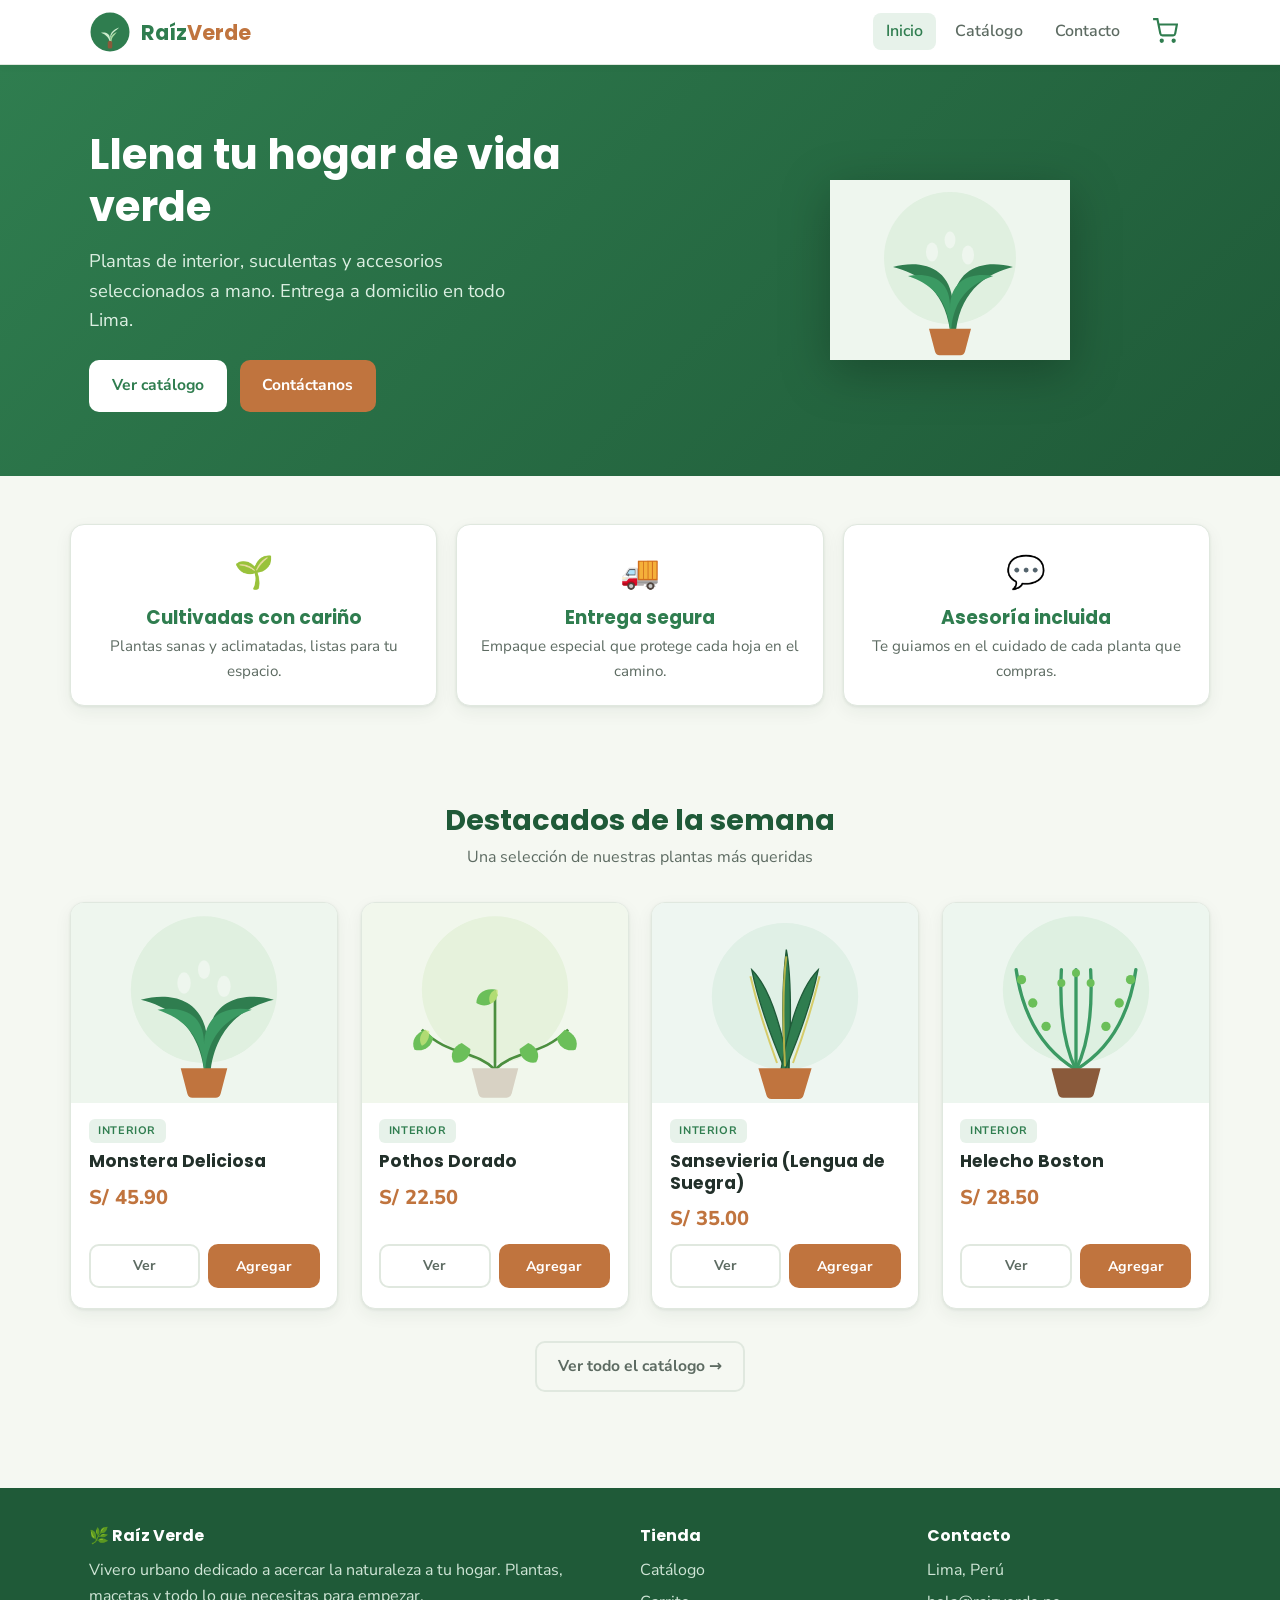
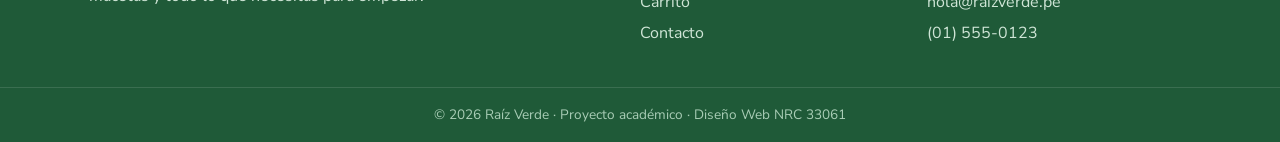
==== index.html @ 96650bcc "Proyecto final" ====
<!DOCTYPE html>
<html lang="es">
<head>
  <meta charset="UTF-8">
  <meta name="viewport" content="width=device-width, initial-scale=1.0">
  <meta name="description" content="Raíz Verde · Vivero urbano. Plantas de interior, suculentas y accesorios con entrega a domicilio.">
  <title>Raíz Verde · Vivero Urbano</title>
  <link rel="icon" type="image/svg+xml" href="img/logo.svg">
  <!-- Google Fonts (único CDN permitido por la consigna) -->
  <link rel="preconnect" href="https://fonts.googleapis.com">
  <link href="https://fonts.googleapis.com/css2?family=Poppins:wght@600;700&family=Nunito+Sans:wght@400;600;700&display=swap" rel="stylesheet">
  <link rel="stylesheet" href="css/estilos.css">
</head>
<body>

  <!-- ENCABEZADO + NAVEGACIÓN -->
  <header class="cabecera">
    <div class="cabecera__barra">
      <a class="marca" href="index.html">
        <img class="marca__logo" src="img/logo.svg" alt="Logo de Raíz Verde">
        <span class="marca__nombre">Raíz<span>Verde</span></span>
      </a>
      <nav aria-label="Navegación principal">
        <ul class="menu">
          <li><a class="activo" href="index.html">Inicio</a></li>
          <li><a href="pages/catalogo.html">Catálogo</a></li>
          <li><a href="pages/contacto.html">Contacto</a></li>
          <li>
            <a class="carrito-icono" href="pages/carrito.html" aria-label="Ver carrito">
              <svg class="carrito-icono__svg" viewBox="0 0 24 24" aria-hidden="true">
                <circle cx="9" cy="21" r="1"></circle><circle cx="20" cy="21" r="1"></circle>
                <path d="M1 1h4l2.7 13.4a2 2 0 0 0 2 1.6h9.7a2 2 0 0 0 2-1.6L23 6H6"></path>
              </svg>
              <span class="carrito-icono__badge oculto" id="contador-carrito">0</span>
            </a>
          </li>
        </ul>
      </nav>
    </div>
  </header>

  <main>
    <!-- BANNER PRINCIPAL con animación CSS -->
    <section class="banner">
      <div class="banner__contenido">
        <div class="banner__texto">
          <h1>Llena tu hogar de vida verde</h1>
          <p>Plantas de interior, suculentas y accesorios seleccionados a mano. Entrega a domicilio en todo Lima.</p>
          <div class="banner__botones">
            <a class="btn btn--claro" href="pages/catalogo.html">Ver catálogo</a>
            <a class="btn btn--primario" href="pages/contacto.html">Contáctanos</a>
          </div>
        </div>
        <div class="banner__arte">
          <img class="banner__hoja" src="img/monstera.svg" alt="Ilustración de una planta Monstera">
        </div>
      </div>
    </section>

    <!-- PROPUESTA DE VALOR -->
    <section class="seccion contenedor">
      <div class="valores">
        <div class="valor">
          <div class="valor__icono" aria-hidden="true">🌱</div>
          <h3>Cultivadas con cariño</h3>
          <p>Plantas sanas y aclimatadas, listas para tu espacio.</p>
        </div>
        <div class="valor">
          <div class="valor__icono" aria-hidden="true">🚚</div>
          <h3>Entrega segura</h3>
          <p>Empaque especial que protege cada hoja en el camino.</p>
        </div>
        <div class="valor">
          <div class="valor__icono" aria-hidden="true">💬</div>
          <h3>Asesoría incluida</h3>
          <p>Te guiamos en el cuidado de cada planta que compras.</p>
        </div>
      </div>
    </section>

    <!-- PRODUCTOS DESTACADOS (generados con JavaScript) -->
    <section class="seccion contenedor">
      <h2 class="seccion__titulo">Destacados de la semana</h2>
      <p class="seccion__bajada">Una selección de nuestras plantas más queridas</p>
      <div class="grid-productos" id="destacados">
        <!-- Las tarjetas se inyectan desde inicio.js -->
      </div>
      <p style="text-align:center; margin-top:2rem">
        <a class="btn btn--borde" href="pages/catalogo.html">Ver todo el catálogo →</a>
      </p>
    </section>
  </main>

  <!-- PIE -->
  <footer class="pie">
    <div class="pie__contenido">
      <div>
        <h4>🌿 Raíz Verde</h4>
        <p>Vivero urbano dedicado a acercar la naturaleza a tu hogar. Plantas, macetas y todo lo que necesitas para empezar.</p>
      </div>
      <div>
        <h4>Tienda</h4>
        <ul>
          <li><a href="pages/catalogo.html">Catálogo</a></li>
          <li><a href="pages/carrito.html">Carrito</a></li>
          <li><a href="pages/contacto.html">Contacto</a></li>
        </ul>
      </div>
      <div>
        <h4>Contacto</h4>
        <ul>
          <li>Lima, Perú</li>
          <li>hola@raizverde.pe</li>
          <li>(01) 555-0123</li>
        </ul>
      </div>
    </div>
    <p class="pie__copy">© 2026 Raíz Verde · Proyecto académico · Diseño Web NRC 33061</p>
  </footer>

  <!-- Scripts (orden: datos → utilidades → carrito → lógica de página) -->
  <script src="js/productos.js"></script>
  <script src="js/utiles.js"></script>
  <script src="js/carrito.js"></script>
  <script src="js/inicio.js"></script>
</body>
</html>
---- css/estilos.css ----
/* ============================================================
   Raíz Verde · Vivero Urbano
   estilos.css — Hoja de estilos única para todo el sitio.
   Identidad visual propia: verdes naturales + terracota.
   ============================================================ */

/* --- Variables CSS: paleta, tipografías y medidas --- */
:root {
  --color-primary:    #2f7d4f;   /* verde hoja (marca) */
  --color-primary-osc:#1f5a38;
  --color-secondary:  #c0743e;   /* terracota (maceta) */
  --color-acento:     #8e6fc4;   /* lavanda, para datos */
  --color-fondo:      #f5f8f2;
  --color-superficie: #ffffff;
  --color-texto:      #22302a;
  --color-texto-suave:#5d6b62;
  --color-borde:      #e0e8df;
  --color-error:      #c0392b;
  --color-ok:         #1e7d44;

  --fuente-titulo: "Poppins", "Segoe UI", system-ui, sans-serif;
  --fuente-texto:  "Nunito Sans", "Segoe UI", system-ui, sans-serif;

  --radio: 14px;
  --sombra: 0 1px 3px rgba(20, 50, 30, 0.08), 0 6px 18px rgba(20, 50, 30, 0.06);
  --ancho-max: 1140px;
}

/* --- Reset básico --- */
* { box-sizing: border-box; margin: 0; padding: 0; }

body {
  font-family: var(--fuente-texto);
  background: var(--color-fondo);
  color: var(--color-texto);
  line-height: 1.6;
}

h1, h2, h3 { font-family: var(--fuente-titulo); line-height: 1.25; }

img { max-width: 100%; display: block; }

a { color: inherit; text-decoration: none; }

.contenedor { max-width: var(--ancho-max); margin: 0 auto; padding: 0 1.2rem; }

/* ============================================================
   CABECERA + NAVEGACIÓN (semántica: header > nav)
   ============================================================ */
.cabecera {
  position: sticky;
  top: 0;
  z-index: 50;
  background: var(--color-superficie);
  border-bottom: 1px solid var(--color-borde);
  box-shadow: 0 2px 8px rgba(20, 50, 30, 0.04);
}
.cabecera__barra {
  display: flex;
  align-items: center;
  justify-content: space-between;
  gap: 1rem;
  padding: 0.7rem 1.2rem;
  max-width: var(--ancho-max);
  margin: 0 auto;
}
.marca { display: flex; align-items: center; gap: 0.6rem; }
.marca__logo { width: 42px; height: 42px; }
.marca__nombre { font-family: var(--fuente-titulo); font-weight: 700; font-size: 1.3rem; color: var(--color-primary); }
.marca__nombre span { color: var(--color-secondary); }

.menu { display: flex; align-items: center; gap: 0.4rem; list-style: none; }
.menu a {
  padding: 0.45rem 0.8rem;
  border-radius: 8px;
  font-weight: 600;
  color: var(--color-texto-suave);
  transition: background 0.2s, color 0.2s;
}
.menu a:hover { background: var(--color-fondo); color: var(--color-primary); }
.menu a.activo { color: var(--color-primary); background: #e7f2ea; }

/* Ícono del carrito con contador (badge) */
.carrito-icono { position: relative; display: inline-flex; align-items: center; padding: 0.45rem 0.7rem; border-radius: 8px; transition: background 0.2s; }
.carrito-icono:hover { background: var(--color-fondo); }
.carrito-icono__svg { width: 26px; height: 26px; fill: none; stroke: var(--color-primary); stroke-width: 2; }
.carrito-icono__badge {
  position: absolute;
  top: -2px; right: -2px;
  min-width: 20px; height: 20px;
  padding: 0 5px;
  background: var(--color-secondary);
  color: #fff;
  border-radius: 999px;
  font-size: 0.72rem;
  font-weight: 700;
  display: flex; align-items: center; justify-content: center;
  animation: aparecer-badge 0.25s ease;
}
.oculto { display: none !important; }

@keyframes aparecer-badge {
  from { transform: scale(0); }
  to   { transform: scale(1); }
}

/* ============================================================
   BANNER (Home) con animación CSS
   ============================================================ */
.banner {
  position: relative;
  overflow: hidden;
  background: linear-gradient(135deg, var(--color-primary) 0%, var(--color-primary-osc) 100%);
  color: #fff;
}
.banner__contenido {
  max-width: var(--ancho-max);
  margin: 0 auto;
  padding: 4rem 1.2rem;
  display: grid;
  grid-template-columns: 1.1fr 0.9fr;
  gap: 2rem;
  align-items: center;
}
.banner__texto h1 { font-size: 2.6rem; margin-bottom: 0.8rem; animation: subir 0.8s ease both; }
.banner__texto p { font-size: 1.15rem; color: #dcefe2; max-width: 460px; margin-bottom: 1.6rem; animation: subir 0.8s ease 0.15s both; }
.banner__botones { display: flex; gap: 0.8rem; flex-wrap: wrap; animation: subir 0.8s ease 0.3s both; }

/* Hoja decorativa que flota en el banner */
.banner__arte { display: flex; justify-content: center; }
.banner__hoja {
  width: 240px; height: 240px;
  animation: flotar 5s ease-in-out infinite;
  filter: drop-shadow(0 12px 24px rgba(0,0,0,0.25));
}

@keyframes subir {
  from { opacity: 0; transform: translateY(24px); }
  to   { opacity: 1; transform: translateY(0); }
}
@keyframes flotar {
  0%, 100% { transform: translateY(0) rotate(-4deg); }
  50%      { transform: translateY(-18px) rotate(4deg); }
}

/* ============================================================
   BOTONES (con transiciones)
   ============================================================ */
.btn {
  display: inline-flex; align-items: center; justify-content: center; gap: 0.4rem;
  border: 2px solid transparent;
  border-radius: 10px;
  padding: 0.7rem 1.3rem;
  font-family: var(--fuente-texto);
  font-size: 0.98rem;
  font-weight: 700;
  cursor: pointer;
  transition: transform 0.15s, box-shadow 0.2s, background 0.2s, color 0.2s;
}
.btn:active { transform: scale(0.97); }
.btn--primario { background: var(--color-secondary); color: #fff; }
.btn--primario:hover { background: #a5612f; box-shadow: 0 6px 16px rgba(192,116,62,0.35); }
.btn--claro { background: #fff; color: var(--color-primary); }
.btn--claro:hover { box-shadow: 0 6px 16px rgba(0,0,0,0.15); }
.btn--borde { background: transparent; border-color: var(--color-borde); color: var(--color-texto-suave); }
.btn--borde:hover { border-color: var(--color-primary); color: var(--color-primary); }
.btn--bloque { width: 100%; }

/* ============================================================
   SECCIONES y títulos genéricos
   ============================================================ */
.seccion { padding: 3rem 0; }
.seccion__titulo { font-size: 1.8rem; color: var(--color-primary-osc); margin-bottom: 0.4rem; text-align: center; }
.seccion__bajada { text-align: center; color: var(--color-texto-suave); margin-bottom: 2rem; }

/* Tira de valores (Home) */
.valores { display: grid; grid-template-columns: repeat(3, 1fr); gap: 1.2rem; }
.valor { background: var(--color-superficie); border: 1px solid var(--color-borde); border-radius: var(--radio); padding: 1.4rem; text-align: center; box-shadow: var(--sombra); }
.valor__icono { font-size: 2rem; }
.valor h3 { margin: 0.5rem 0 0.3rem; color: var(--color-primary); }
.valor p { color: var(--color-texto-suave); font-size: 0.95rem; }

/* ============================================================
   GRID DE PRODUCTOS + TARJETAS
   ============================================================ */
.grid-productos {
  display: grid;
  grid-template-columns: repeat(auto-fill, minmax(240px, 1fr));
  gap: 1.4rem;
}
.tarjeta {
  background: var(--color-superficie);
  border: 1px solid var(--color-borde);
  border-radius: var(--radio);
  box-shadow: var(--sombra);
  overflow: hidden;
  display: flex;
  flex-direction: column;
  transition: transform 0.18s, box-shadow 0.18s;
}
.tarjeta:hover { transform: translateY(-5px); box-shadow: 0 12px 28px rgba(20,50,30,0.14); }
.tarjeta__img { background: #eef6ee; aspect-ratio: 4 / 3; width: 100%; object-fit: cover; }
.tarjeta__cuerpo { padding: 1rem 1.1rem 1.2rem; display: flex; flex-direction: column; gap: 0.55rem; flex: 1; }
.tarjeta__categoria {
  align-self: flex-start;
  font-size: 0.68rem; font-weight: 700; text-transform: uppercase; letter-spacing: 0.6px;
  color: var(--color-primary); background: #e7f2ea; padding: 0.2rem 0.6rem; border-radius: 6px;
}
.tarjeta__nombre { font-size: 1.08rem; color: var(--color-texto); }
.tarjeta__precio { font-size: 1.25rem; font-weight: 800; color: var(--color-secondary); }
.tarjeta__acciones { margin-top: auto; display: flex; gap: 0.5rem; }
.tarjeta__acciones .btn { flex: 1; padding: 0.55rem 0.6rem; font-size: 0.88rem; }

/* ============================================================
   CONTROLES DEL CATÁLOGO (búsqueda + filtro)
   ============================================================ */
.controles {
  background: var(--color-superficie);
  border: 1px solid var(--color-borde);
  border-radius: var(--radio);
  box-shadow: var(--sombra);
  padding: 1.1rem 1.2rem;
  display: flex;
  flex-wrap: wrap;
  gap: 1rem;
  align-items: flex-end;
  margin-bottom: 1.5rem;
}
.control { display: flex; flex-direction: column; gap: 0.35rem; flex: 1 1 200px; }
.control label { font-size: 0.78rem; font-weight: 700; color: var(--color-primary); text-transform: uppercase; letter-spacing: 0.4px; }
.control input, .control select {
  border: 1.5px solid var(--color-borde);
  border-radius: 9px;
  padding: 0.6rem 0.75rem;
  font-size: 0.95rem;
  font-family: var(--fuente-texto);
  color: var(--color-texto);
  background: #fff;
  outline: none;
  transition: border-color 0.15s, box-shadow 0.15s;
}
.control input:focus, .control select:focus {
  border-color: var(--color-primary);
  box-shadow: 0 0 0 3px rgba(47,125,79,0.15);
}
.conteo-resultados { color: var(--color-texto-suave); margin-bottom: 1rem; font-weight: 600; }

/* Mensaje cuando no hay coincidencias */
.sin-resultados {
  grid-column: 1 / -1; text-align: center; padding: 3rem 1rem;
  color: var(--color-texto-suave); background: var(--color-superficie);
  border: 1px dashed var(--color-borde); border-radius: var(--radio);
}
.sin-resultados strong { display: block; color: var(--color-texto); font-size: 1.1rem; margin-bottom: 0.3rem; }

/* ============================================================
   VISTA DE DETALLE
   ============================================================ */
.detalle { display: grid; grid-template-columns: 1fr 1fr; gap: 2.5rem; align-items: start; }
.detalle__media { background: #eef6ee; border-radius: var(--radio); border: 1px solid var(--color-borde); overflow: hidden; }
.detalle__categoria { color: var(--color-primary); font-weight: 700; text-transform: uppercase; letter-spacing: 0.6px; font-size: 0.8rem; }
.detalle__nombre { font-size: 2rem; margin: 0.4rem 0; }
.detalle__precio { font-size: 1.8rem; font-weight: 800; color: var(--color-secondary); margin: 0.6rem 0 1rem; }
.detalle__desc { color: var(--color-texto-suave); margin-bottom: 1.5rem; font-size: 1.05rem; }
.detalle__volver { display: inline-block; margin-bottom: 1.2rem; color: var(--color-primary); font-weight: 600; }

/* ============================================================
   PÁGINA DE CARRITO
   ============================================================ */
.carrito-layout { display: grid; grid-template-columns: 1.6fr 1fr; gap: 2rem; align-items: start; }
.linea-carrito {
  display: grid;
  grid-template-columns: 80px 1fr auto auto;
  gap: 1rem; align-items: center;
  background: var(--color-superficie);
  border: 1px solid var(--color-borde);
  border-radius: var(--radio);
  padding: 0.9rem 1rem;
  margin-bottom: 1rem;
}
.linea-carrito__img { width: 80px; height: 60px; object-fit: cover; border-radius: 8px; background: #eef6ee; }
.linea-carrito__nombre { font-weight: 700; }
.linea-carrito__precio { color: var(--color-texto-suave); font-size: 0.9rem; }
.cantidad { display: inline-flex; align-items: center; border: 1.5px solid var(--color-borde); border-radius: 8px; overflow: hidden; }
.cantidad button { width: 32px; height: 32px; border: none; background: #fff; cursor: pointer; font-size: 1.1rem; font-weight: 700; color: var(--color-primary); transition: background 0.15s; }
.cantidad button:hover { background: var(--color-fondo); }
.cantidad input { width: 42px; height: 32px; border: none; border-left: 1.5px solid var(--color-borde); border-right: 1.5px solid var(--color-borde); text-align: center; font-size: 0.95rem; font-family: var(--fuente-texto); -moz-appearance: textfield; }
.cantidad input::-webkit-outer-spin-button, .cantidad input::-webkit-inner-spin-button { -webkit-appearance: none; margin: 0; }
.linea-carrito__subtotal { font-weight: 800; color: var(--color-secondary); min-width: 90px; text-align: right; }
.linea-carrito__eliminar { border: none; background: none; cursor: pointer; color: var(--color-texto-suave); font-size: 1.3rem; line-height: 1; transition: color 0.15s; }
.linea-carrito__eliminar:hover { color: var(--color-error); }

.resumen {
  background: var(--color-superficie);
  border: 1px solid var(--color-borde);
  border-radius: var(--radio);
  box-shadow: var(--sombra);
  padding: 1.4rem;
  position: sticky;
  top: 90px;
}
.resumen h2 { font-size: 1.3rem; margin-bottom: 1rem; color: var(--color-primary-osc); }
.resumen__fila { display: flex; justify-content: space-between; margin-bottom: 0.6rem; color: var(--color-texto-suave); }
.resumen__total { display: flex; justify-content: space-between; font-size: 1.4rem; font-weight: 800; color: var(--color-texto); border-top: 2px solid var(--color-borde); padding-top: 0.8rem; margin-top: 0.8rem; }
.resumen__total span:last-child { color: var(--color-secondary); }

.carrito-vacio { text-align: center; padding: 4rem 1rem; color: var(--color-texto-suave); }
.carrito-vacio .emoji { font-size: 3rem; }

/* ============================================================
   FORMULARIO con validación
   ============================================================ */
.form-card {
  background: var(--color-superficie);
  border: 1px solid var(--color-borde);
  border-radius: var(--radio);
  box-shadow: var(--sombra);
  padding: 2rem;
  max-width: 620px;
  margin: 0 auto;
}
.campo { margin-bottom: 1.2rem; }
.campo label { display: block; font-weight: 700; margin-bottom: 0.35rem; font-size: 0.92rem; }
.campo input, .campo textarea, .campo select {
  width: 100%;
  border: 1.5px solid var(--color-borde);
  border-radius: 9px;
  padding: 0.7rem 0.8rem;
  font-size: 0.98rem;
  font-family: var(--fuente-texto);
  background: #fff;
  outline: none;
  transition: border-color 0.15s, box-shadow 0.15s;
}
.campo textarea { resize: vertical; min-height: 110px; }
.campo input:focus, .campo textarea:focus, .campo select:focus {
  border-color: var(--color-primary);
  box-shadow: 0 0 0 3px rgba(47,125,79,0.15);
}
/* Estados de validación (retroalimentación visual) */
.campo.error input, .campo.error textarea, .campo.error select { border-color: var(--color-error); box-shadow: 0 0 0 3px rgba(192,57,43,0.12); }
.campo.valido input, .campo.valido textarea, .campo.valido select { border-color: var(--color-ok); }
.campo__error { color: var(--color-error); font-size: 0.82rem; margin-top: 0.3rem; min-height: 1em; display: block; }

.aviso-exito {
  background: #e6f4ea; border: 1px solid #b7e0c2; color: var(--color-ok);
  border-radius: 10px; padding: 0.9rem 1rem; margin-bottom: 1.2rem; font-weight: 600;
  animation: subir 0.4s ease both;
}

/* ============================================================
   PIE
   ============================================================ */
.pie { background: var(--color-primary-osc); color: #cfe5d6; margin-top: 3rem; }
.pie__contenido { max-width: var(--ancho-max); margin: 0 auto; padding: 2.2rem 1.2rem; display: grid; grid-template-columns: 2fr 1fr 1fr; gap: 1.5rem; }
.pie h4 { color: #fff; margin-bottom: 0.6rem; font-family: var(--fuente-titulo); }
.pie a { color: #cfe5d6; transition: color 0.15s; }
.pie a:hover { color: #fff; }
.pie ul { list-style: none; }
.pie li { margin-bottom: 0.35rem; }
.pie__copy { text-align: center; padding: 1rem; font-size: 0.85rem; border-top: 1px solid rgba(255,255,255,0.12); color: #a9cdb6; }

/* ============================================================
   RESPONSIVO — Media Queries propias
   Escritorio (>=1024px) por defecto. Tablet (<=768px) y móvil (<=480px).
   ============================================================ */
@media (max-width: 768px) {
  .banner__contenido { grid-template-columns: 1fr; text-align: center; }
  .banner__texto p { margin-left: auto; margin-right: auto; }
  .banner__botones { justify-content: center; }
  .banner__hoja { width: 180px; height: 180px; }
  .banner__texto h1 { font-size: 2rem; }
  .valores { grid-template-columns: 1fr; }
  .detalle { grid-template-columns: 1fr; gap: 1.5rem; }
  .carrito-layout { grid-template-columns: 1fr; }
  .resumen { position: static; }
  .pie__contenido { grid-template-columns: 1fr; text-align: center; }
  .menu a { padding: 0.4rem 0.55rem; font-size: 0.9rem; }
}

@media (max-width: 480px) {
  .cabecera__barra { flex-wrap: wrap; }
  .marca__nombre { font-size: 1.1rem; }
  .menu { gap: 0.1rem; }
  .menu a { padding: 0.35rem 0.45rem; font-size: 0.82rem; }
  .banner__contenido { padding: 2.5rem 1.2rem; }
  .grid-productos { grid-template-columns: 1fr 1fr; gap: 0.9rem; }
  .tarjeta__acciones { flex-direction: column; }
  .linea-carrito { grid-template-columns: 60px 1fr; row-gap: 0.6rem; }
  .linea-carrito__img { width: 60px; }
  .form-card { padding: 1.3rem; }
}
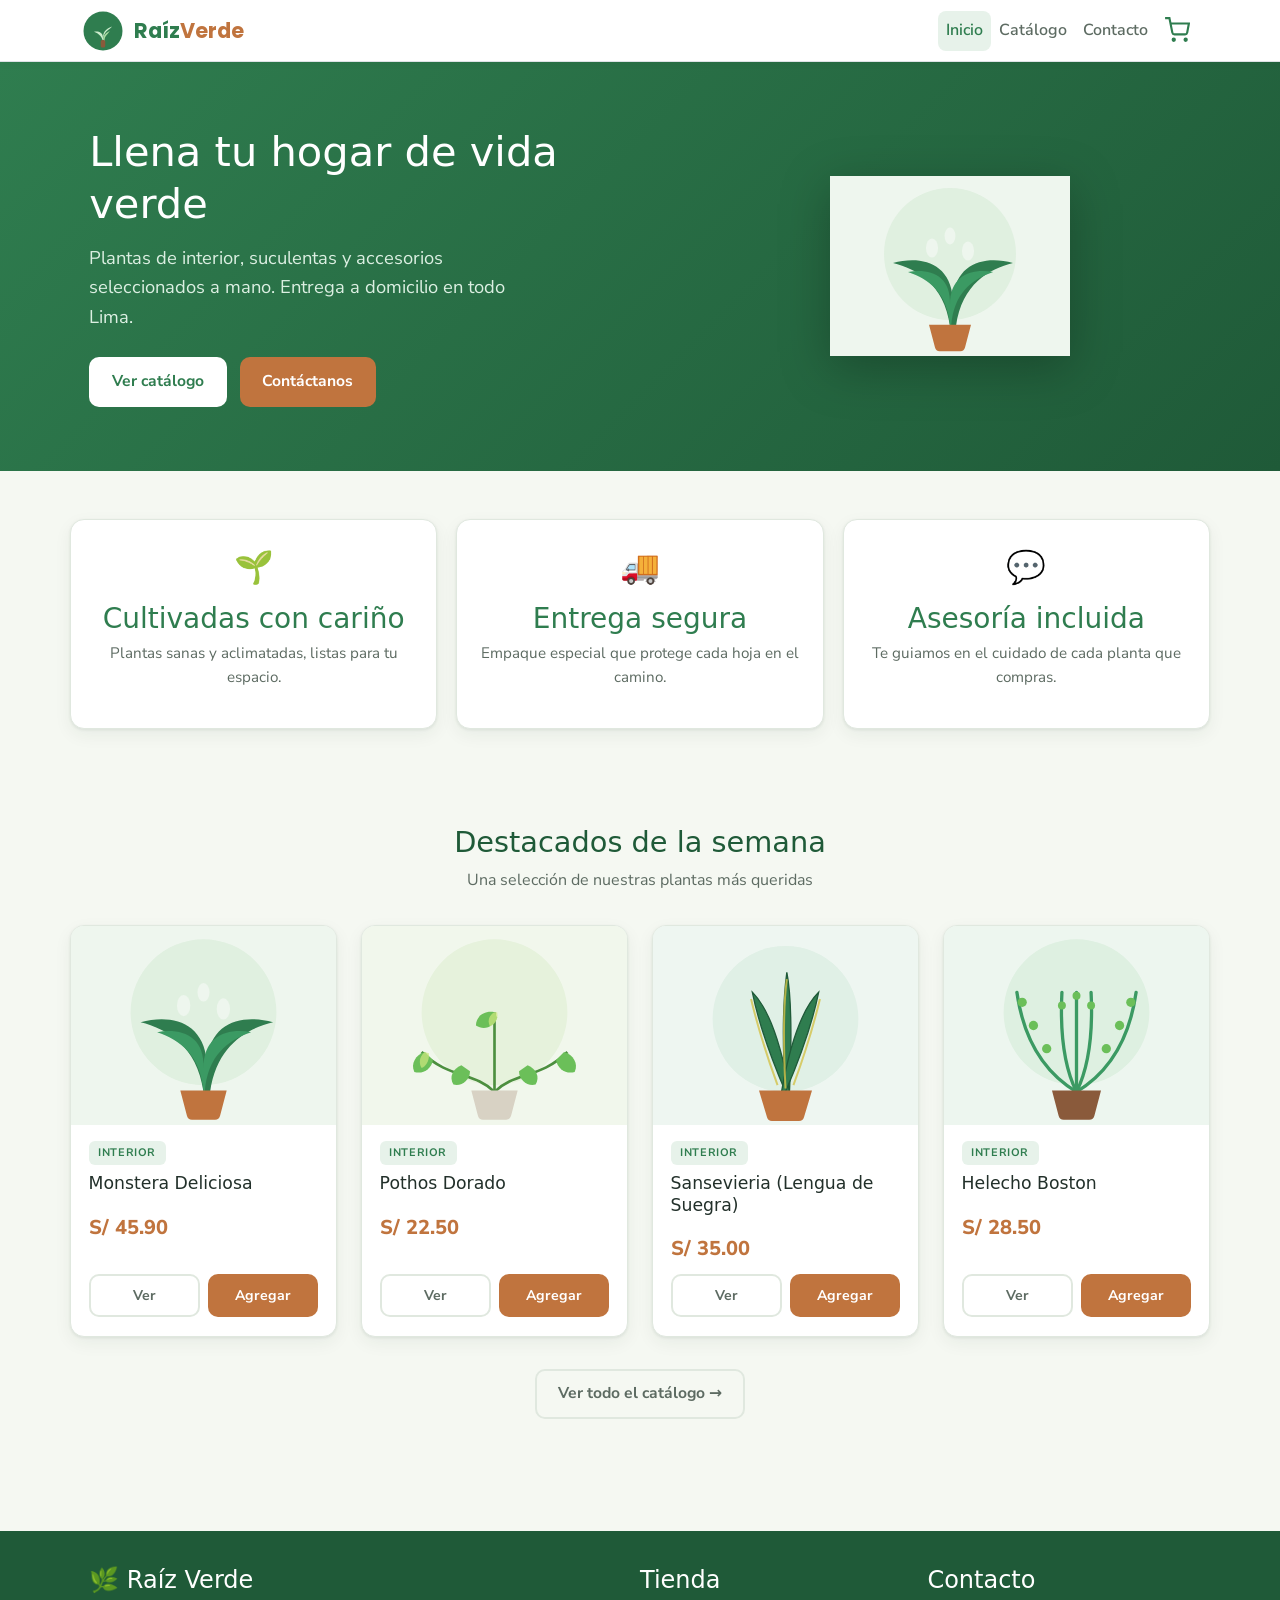
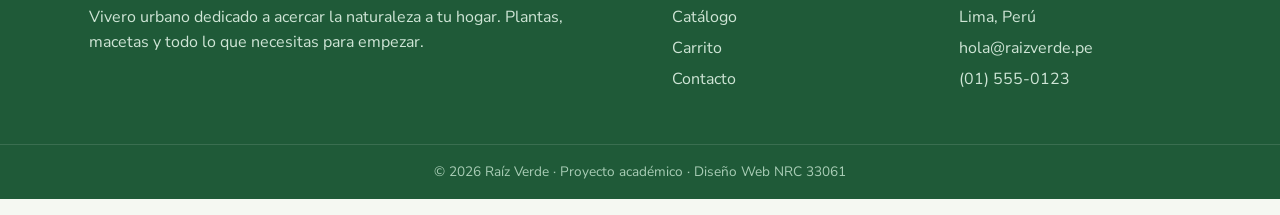
==== commit 48b5d14f: "Consolidado Boostrap" ====
--- a/index.html
+++ b/index.html
@@ -9,11 +9,15 @@
   <!-- Google Fonts (único CDN permitido por la consigna) -->
   <link rel="preconnect" href="https://fonts.googleapis.com">
   <link href="https://fonts.googleapis.com/css2?family=Poppins:wght@600;700&family=Nunito+Sans:wght@400;600;700&display=swap" rel="stylesheet">
-  <link rel="stylesheet" href="css/estilos.css">
+  <!-- Bootstrap 5.3.8 (CDN) — DEBE ir ANTES de estilos.css para que nuestro CSS gane la cascada -->
+  <link href="https://cdn.jsdelivr.net/npm/bootstrap@5.3.8/dist/css/bootstrap.min.css" rel="stylesheet">
+  <link rel="stylesheet" href="css/estilos.css"> <!-- el nuestro, DESPUÉS -->
 </head>
 <body>
 
-  <!-- ENCABEZADO + NAVEGACIÓN -->
+  <!-- ============================================================
+       S13 — ENCABEZADO ARTESANAL (jubilado en S14, conservado para comparar)
+       Menú con flex puro: sin colapso real ni accesibilidad por teclado.
   <header class="cabecera">
     <div class="cabecera__barra">
       <a class="marca" href="index.html">
@@ -38,6 +42,38 @@
       </nav>
     </div>
   </header>
+  ============================================================ -->
+
+  <!-- S14 — NAVBAR BOOTSTRAP: collapse real <992px + navegable por teclado -->
+  <nav class="navbar navbar-expand-lg bg-white border-bottom sticky-top">
+    <div class="container">
+      <a class="navbar-brand marca" href="index.html">
+        <img class="marca__logo" src="img/logo.svg" alt="Logo de Raíz Verde">
+        <span class="marca__nombre">Raíz<span>Verde</span></span>
+      </a>
+      <button class="navbar-toggler" type="button"
+              data-bs-toggle="collapse" data-bs-target="#menuPrincipal"
+              aria-controls="menuPrincipal" aria-expanded="false" aria-label="Abrir menú">
+        <span class="navbar-toggler-icon"></span>
+      </button>
+      <div class="collapse navbar-collapse" id="menuPrincipal">
+        <ul class="navbar-nav ms-auto align-items-lg-center">
+          <li class="nav-item"><a class="nav-link active" aria-current="page" href="index.html">Inicio</a></li>
+          <li class="nav-item"><a class="nav-link" href="pages/catalogo.html">Catálogo</a></li>
+          <li class="nav-item"><a class="nav-link" href="pages/contacto.html">Contacto</a></li>
+          <li class="nav-item">
+            <a class="nav-link carrito-icono" href="pages/carrito.html" aria-label="Ver carrito">
+              <svg class="carrito-icono__svg" viewBox="0 0 24 24" aria-hidden="true">
+                <circle cx="9" cy="21" r="1"></circle><circle cx="20" cy="21" r="1"></circle>
+                <path d="M1 1h4l2.7 13.4a2 2 0 0 0 2 1.6h9.7a2 2 0 0 0 2-1.6L23 6H6"></path>
+              </svg>
+              <span class="carrito-icono__badge oculto" id="contador-carrito">0</span>
+            </a>
+          </li>
+        </ul>
+      </div>
+    </div>
+  </nav>
 
   <main>
     <!-- BANNER PRINCIPAL con animación CSS -->
@@ -82,8 +118,8 @@
     <section class="seccion contenedor">
       <h2 class="seccion__titulo">Destacados de la semana</h2>
       <p class="seccion__bajada">Una selección de nuestras plantas más queridas</p>
-      <div class="grid-productos" id="destacados">
-        <!-- Las tarjetas se inyectan desde inicio.js -->
+      <div class="row g-4" id="destacados">
+        <!-- Las tarjetas se inyectan desde inicio.js (cada una dentro de su columna) -->
       </div>
       <p style="text-align:center; margin-top:2rem">
         <a class="btn btn--borde" href="pages/catalogo.html">Ver todo el catálogo →</a>
@@ -119,6 +155,8 @@
   </footer>
 
   <!-- Scripts (orden: datos → utilidades → carrito → lógica de página) -->
+  <!-- Bootstrap bundle (incluye Popper): necesario para el collapse de la navbar -->
+  <script src="https://cdn.jsdelivr.net/npm/bootstrap@5.3.8/dist/js/bootstrap.bundle.min.js"></script>
   <script src="js/productos.js"></script>
   <script src="js/utiles.js"></script>
   <script src="js/carrito.js"></script>
--- a/css/estilos.css
+++ b/css/estilos.css
@@ -24,6 +24,14 @@
   --radio: 14px;
   --sombra: 0 1px 3px rgba(20, 50, 30, 0.08), 0 6px 18px rgba(20, 50, 30, 0.06);
   --ancho-max: 1140px;
+
+  /* --- S14 · Desafío 4: personalización de Bootstrap sin Sass ---
+     Sobrescribimos las variables del framework para que SUS componentes
+     (botones .btn-primary, foco, enlaces) usen el verde de Raíz Verde. */
+  --bs-primary: #2f7d4f;
+  --bs-primary-rgb: 47, 125, 79;
+  --bs-link-color: #2f7d4f;
+  --bs-link-hover-color: #1f5a38;
 }
 
 /* --- Reset básico --- */
@@ -47,6 +55,11 @@
 /* ============================================================
    CABECERA + NAVEGACIÓN (semántica: header > nav)
    ============================================================ */
+/* --- S14: MIGRADO A LA NAVBAR DE BOOTSTRAP ---------------------------------
+   El header artesanal (.cabecera + .menu) se reemplazó por .navbar de
+   Bootstrap, que ya aporta sticky, flex y collapse responsive. Se conserva
+   comentado para la comparación de la S14 (NO borrar).
+
 .cabecera {
   position: sticky;
   top: 0;
@@ -64,11 +77,6 @@
   max-width: var(--ancho-max);
   margin: 0 auto;
 }
-.marca { display: flex; align-items: center; gap: 0.6rem; }
-.marca__logo { width: 42px; height: 42px; }
-.marca__nombre { font-family: var(--fuente-titulo); font-weight: 700; font-size: 1.3rem; color: var(--color-primary); }
-.marca__nombre span { color: var(--color-secondary); }
-
 .menu { display: flex; align-items: center; gap: 0.4rem; list-style: none; }
 .menu a {
   padding: 0.45rem 0.8rem;
@@ -79,6 +87,32 @@
 }
 .menu a:hover { background: var(--color-fondo); color: var(--color-primary); }
 .menu a.activo { color: var(--color-primary); background: #e7f2ea; }
+--------------------------------------------------------------------------- */
+
+/* La marca (logo + nombre) SÍ se reutiliza dentro de .navbar-brand */
+.marca { display: flex; align-items: center; gap: 0.6rem; }
+.marca__logo { width: 42px; height: 42px; }
+.marca__nombre { font-family: var(--fuente-titulo); font-weight: 700; font-size: 1.3rem; color: var(--color-primary); }
+.marca__nombre span { color: var(--color-secondary); }
+
+/* --- S14: PUENTE BOOTSTRAP ↔ IDENTIDAD RAÍZ VERDE -------------------------
+   Re-vestimos los .nav-link de Bootstrap con el look del antiguo .menu para
+   no perder la identidad visual de la marca. */
+.navbar { padding-top: 0.6rem; padding-bottom: 0.6rem; box-shadow: 0 2px 8px rgba(20, 50, 30, 0.04); }
+.navbar .navbar-brand { padding: 0; }
+.navbar .nav-link {
+  padding: 0.45rem 0.8rem;
+  border-radius: 8px;
+  font-weight: 600;
+  color: var(--color-texto-suave);
+  transition: background 0.2s, color 0.2s;
+}
+.navbar .nav-link:hover,
+.navbar .nav-link:focus { background: var(--color-fondo); color: var(--color-primary); }
+.navbar .nav-link.active { color: var(--color-primary); background: #e7f2ea; }
+/* El toggler (botón ☰) toma el verde de la marca */
+.navbar-toggler { border-color: var(--color-borde); }
+.navbar-toggler:focus { box-shadow: 0 0 0 3px rgba(47,125,79,0.2); }
 
 /* Ícono del carrito con contador (badge) */
 .carrito-icono { position: relative; display: inline-flex; align-items: center; padding: 0.45rem 0.7rem; border-radius: 8px; transition: background 0.2s; }
@@ -183,11 +217,15 @@
 /* ============================================================
    GRID DE PRODUCTOS + TARJETAS
    ============================================================ */
+/* --- S14: MIGRADO AL GRID DE BOOTSTRAP (row g-4 + col-*) -------------------
+   El grid propio con auto-fill se reemplazó por el sistema de 12 columnas.
+   Las tarjetas (.tarjeta) conservan su estilo; solo cambia el contenedor.
 .grid-productos {
   display: grid;
   grid-template-columns: repeat(auto-fill, minmax(240px, 1fr));
   gap: 1.4rem;
 }
+--------------------------------------------------------------------------- */
 .tarjeta {
   background: var(--color-superficie);
   border: 1px solid var(--color-borde);
@@ -196,6 +234,7 @@
   overflow: hidden;
   display: flex;
   flex-direction: column;
+  height: 100%; /* S14: igualar altura entre tarjetas de la misma fila del grid */
   transition: transform 0.18s, box-shadow 0.18s;
 }
 .tarjeta:hover { transform: translateY(-5px); box-shadow: 0 12px 28px rgba(20,50,30,0.14); }
@@ -320,6 +359,8 @@
   margin: 0 auto;
 }
 .campo { margin-bottom: 1.2rem; }
+/* S14: dentro del grid (row g-3) los gutters dan el espaciado; evitamos doble margen */
+form.row .campo { margin-bottom: 0; }
 .campo label { display: block; font-weight: 700; margin-bottom: 0.35rem; font-size: 0.92rem; }
 .campo input, .campo textarea, .campo select {
   width: 100%;
@@ -375,16 +416,18 @@
   .carrito-layout { grid-template-columns: 1fr; }
   .resumen { position: static; }
   .pie__contenido { grid-template-columns: 1fr; text-align: center; }
-  .menu a { padding: 0.4rem 0.55rem; font-size: 0.9rem; }
+  /* .menu a {...}  → S14: el collapse de la navbar gestiona el menú en móvil */
 }
 
 @media (max-width: 480px) {
+  /* S14: la navbar de Bootstrap ya colapsa <992px; estas reglas del menú
+     artesanal quedan migradas:
   .cabecera__barra { flex-wrap: wrap; }
+  .menu { gap: 0.1rem; }
+  .menu a { padding: 0.35rem 0.45rem; font-size: 0.82rem; } */
   .marca__nombre { font-size: 1.1rem; }
-  .menu { gap: 0.1rem; }
-  .menu a { padding: 0.35rem 0.45rem; font-size: 0.82rem; }
   .banner__contenido { padding: 2.5rem 1.2rem; }
-  .grid-productos { grid-template-columns: 1fr 1fr; gap: 0.9rem; }
+  /* .grid-productos →  S14: el grid de Bootstrap (col-*) controla las columnas */
   .tarjeta__acciones { flex-direction: column; }
   .linea-carrito { grid-template-columns: 60px 1fr; row-gap: 0.6rem; }
   .linea-carrito__img { width: 60px; }
